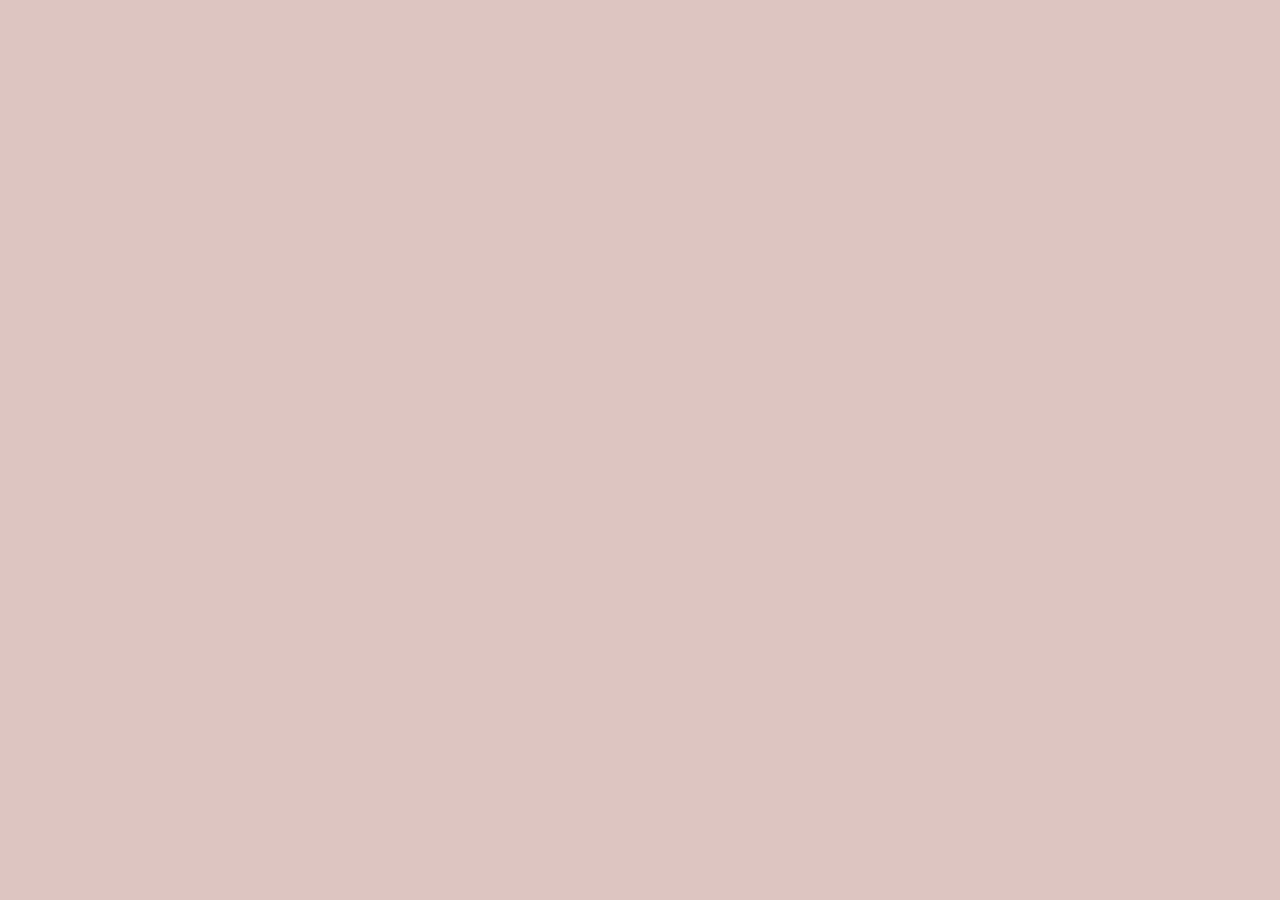
==== css.html @ 3326415f "Initial commit" ====
<!DOCTYPE html>
<html lang="en">

<head>
   <meta charset="UTF-8">
   <meta http-equiv="X-UA-Compatible" content="IE=edge">
   <meta name="viewport" content="width=device-width, initial-scale=1.0">
   <title>Html</title>
   <link rel="stylesheet" href="./styles.css">
   <link rel="preconnect" href="https://fonts.googleapis.com">
   <link rel="preconnect" href="https://fonts.gstatic.com" crossorigin>
   <link href="https://fonts.googleapis.com/css2?family=DM+Mono&family=Fraunces:ital,wght@0,400;0,700;1,300;1,700&display=swap" rel="stylesheet">
</head>

<body>

</body>

</html>
---- styles.css ----
/*** General Styles ***/
* {
	margin: 0;
	padding: 0;
	box-sizing: border-box;
}

body {
	font: 400 18px/1.4 'Fraunces', serif;
	background-color: rgb(221, 198, 193);
	color: rgb(43, 43, 44);
	scrollbar-width: thin;
	scrollbar-color: rgb(173, 21, 21) rgb(221, 198, 193);
}

main {
	display: grid;
	grid-template-columns: 600px 600px 600px;
	grid-template-rows: 300px 300px;
	margin: 2% 4%;
}

/*** Header, footer and Navbar ***/

header,
footer {
	background-color: rgb(173, 21, 21);
	color: rgb(221, 198, 193);
	padding: 0.2em;
	font-weight: 700;
	font-style: italic;
	text-align: center;
}

footer {
	position: absolute;
	width: 100%;
	bottom: 0;
}

footer a {
	color: rgb(221, 198, 193);
}

h1 {
	margin: 5px;
	font: 700 100px 'Fraunces', serif;
}

.active {
	-webkit-text-decoration: underline 10px rgb(173, 21, 21);
	text-decoration: underline 10px rgb(173, 21, 21);
}

a {
	text-decoration: none;
	font-style: italic;
	color: rgb(134, 78, 78);
}

navbar a:hover {
	color: rgb(173, 21, 21);
	-webkit-text-decoration: underline 10px rgb(43, 43, 44);
	text-decoration: underline 10px rgb(43, 43, 44);
	transition: ease 300ms;
}

/*** content ***/

section {
	display: inline-block;
	border-top: 3px solid rgb(173, 21, 21);
	margin: 2% 4%;
	/***	width: 450px;
	max-height: 300px; ***/
	overflow-y: auto;
	overflow-x: hidden;
}

table,
code {
	background-color: rgb(235, 214, 210);
}

code {
	display: block;
	padding: 1em;
	font-size: 15px;
	margin: 0.4em;
}

.code {
	font-family: 'DM Mono', monospace;
	color: rgb(173, 21, 21);
	font-size: 15px;
}

th,
td {
	padding: 0.3em;
	font-size: 16px;
}
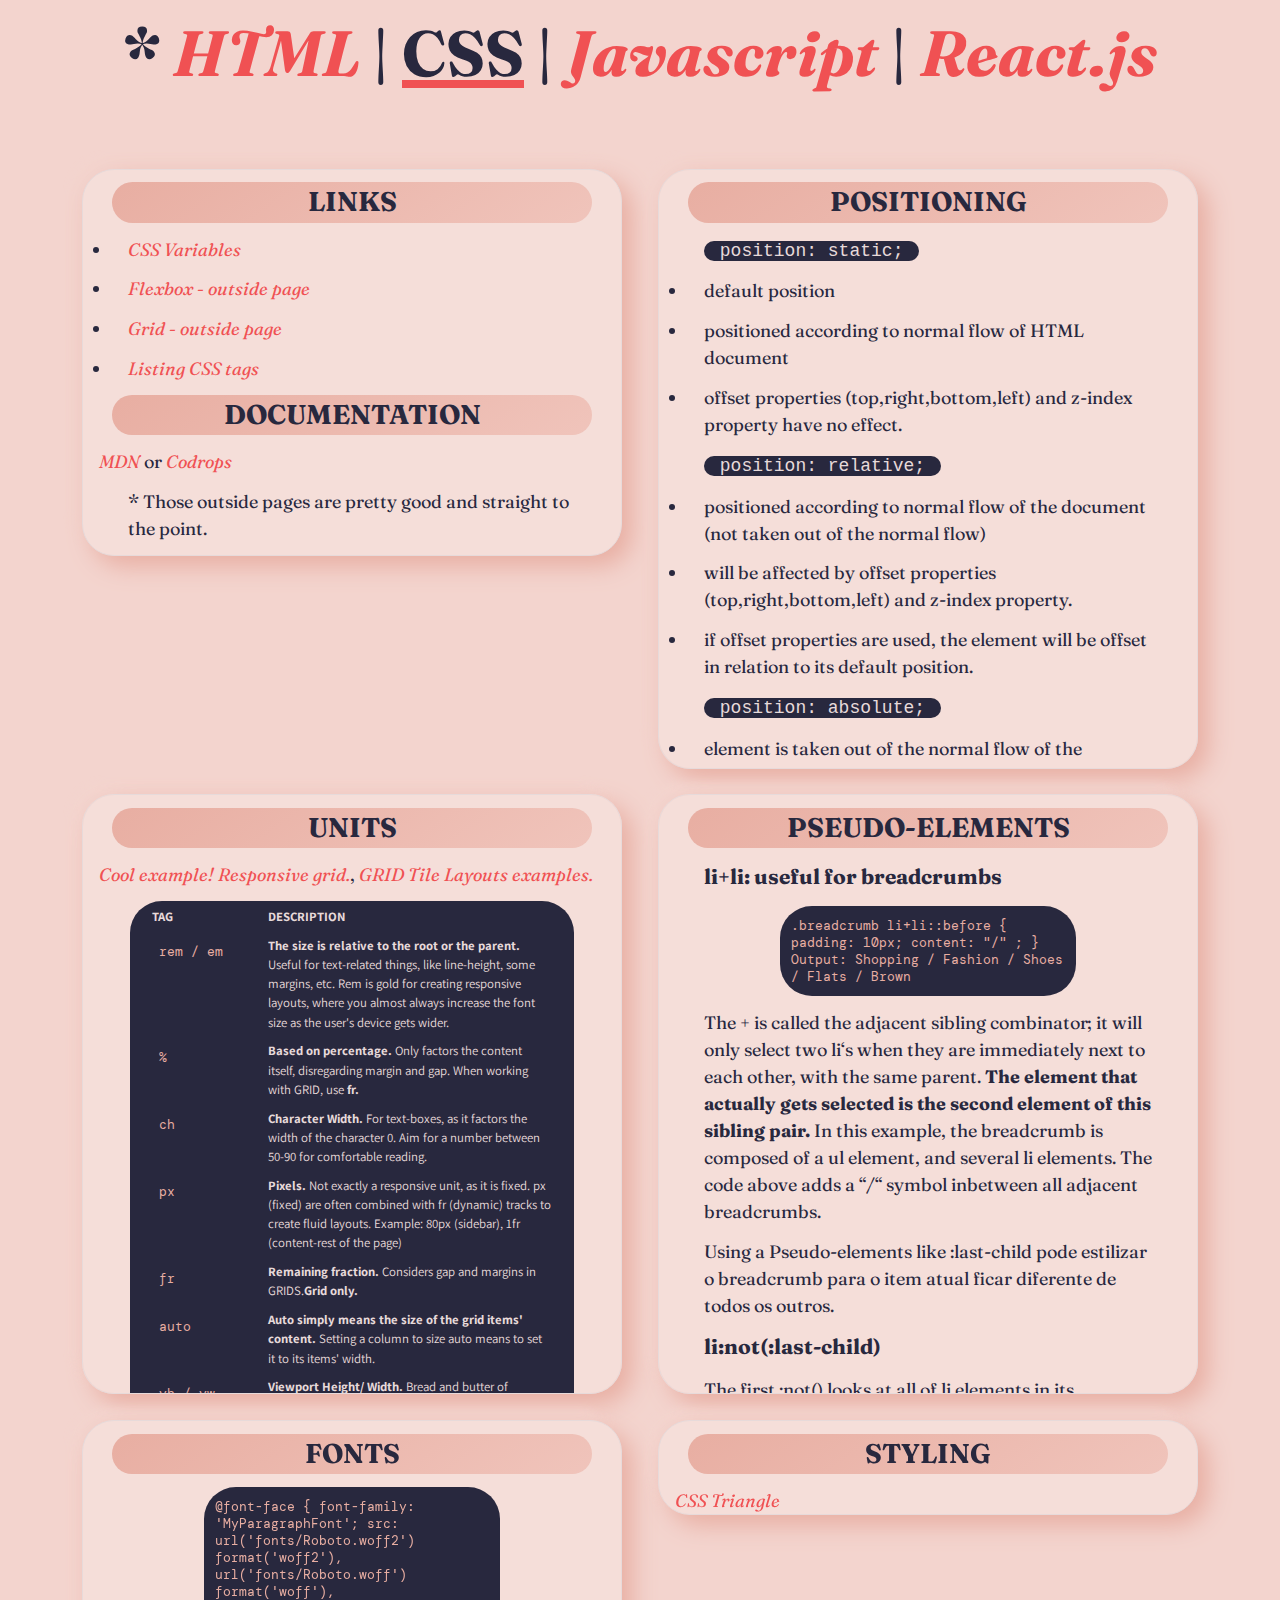
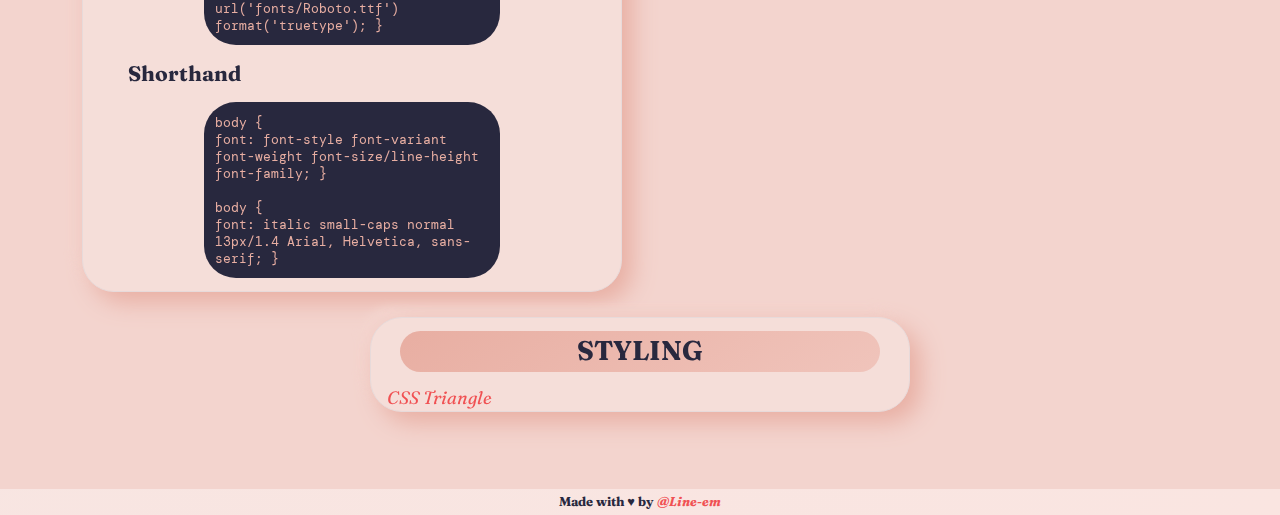
==== commit 161312a0: "Last update before archiving. Might come back to it in the future." ====
--- a/css.html
+++ b/css.html
@@ -1,19 +1,188 @@
 <!DOCTYPE html>
-<html lang="en">
+<html lang='en'>
 
 <head>
-   <meta charset="UTF-8">
-   <meta http-equiv="X-UA-Compatible" content="IE=edge">
-   <meta name="viewport" content="width=device-width, initial-scale=1.0">
-   <title>Html</title>
-   <link rel="stylesheet" href="./styles.css">
-   <link rel="preconnect" href="https://fonts.googleapis.com">
-   <link rel="preconnect" href="https://fonts.gstatic.com" crossorigin>
-   <link href="https://fonts.googleapis.com/css2?family=DM+Mono&family=Fraunces:ital,wght@0,400;0,700;1,300;1,700&display=swap" rel="stylesheet">
+   <meta charset='UTF-8'>
+   <meta http-equiv='X-UA-Compatible' content='IE=edge'>
+   <meta name='viewport' content='width=device-width, initial-scale=1.0'>
+   <title>CSS</title>
+   <link rel='stylesheet' href='./styles/styles.css'>
+   <link rel='preconnect' href='https://fonts.googleapis.com'>
+   <link rel='preconnect' href='https://fonts.gstatic.com' crossorigin>
+   <link href="https://fonts.googleapis.com/css2?family=Assistant:wght@400;500;700&family=DM+Mono&family=Fraunces:ital,wght@0,300;0,400;0,700;1,300;1,400;1,700&display=swap" rel="stylesheet">
 </head>
 
 <body>
+   <nav>
+      <h1>*
+         <a href='./index.html'>HTML</a> |
+         <span class='active'>CSS</span> |
+         <span class='notavailable'>Javascript</span> |
+         <span class='notavailable'>React.js</span>
+      </h1>
+   </nav>
+   <main>
+      <!-- -->
+      <section>
+         <h2>Links</h2>
+         <ul>
+            <li><a href='./css_variables.html'>CSS Variables</a></li>
+            <li><a href='https://flexbox.malven.co/' target='_blank'>Flexbox - outside page</a></li>
+            <li><a href='http://https://grid.malven.co/' target='_blank' rel='noopener noreferrer'>Grid - outside page</a></li>
+            <li><a href='https://adam-marsden.co.uk/css-cheat-sheet' target='_blank' rel='noopener noreferrer'>Listing CSS tags</a></li>
+         </ul>
+         <h2>Documentation</h2>
+         <a href='https://developer.mozilla.org/en-US/docs/Web/CSS' target='_blank' rel='noopener noreferrer'>MDN</a> or <a href='https://tympanus.net/codrops/css_reference/' target='_blank' rel='noopener noreferrer'>Codrops</a>
+         <p>* Those outside pages are pretty good and straight to the point.</p>
+      </section>
+      <section>
+         <h2>Positioning</h2>
+         <p><code>position: static;</code></p>
+         <ul>
+            <li>default position</li>
+            <li>positioned according to normal flow of HTML document</li>
+            <li>offset properties (top,right,bottom,left) and z-index property have no effect.</li>
+         </ul>
+         <p><code>position: relative;</code></p>
+         <ul>
+            <li>positioned according to normal flow of the document (not taken out of the normal flow)</li>
+            <li>will be affected by offset properties (top,right,bottom,left) and z-index property.
+            </li>
+            <li>if offset properties are used, the element will be offset in relation to its default position.</li>
+         </ul>
+         <p><code>position: absolute;</code></p>
+         <ul>
+            <li>element is taken out of the normal flow of the document</li>
+            <li>positioned in relation to its nearest positioned parent element (grandparent, etc),</li>
+            <li>if no positioned parent element exists, the absolutely positioned element will be positioned in relation to the &lt;html&gt; element</li>
+            <li>will be affected by offset properties (top,right,bottom,left) and z-index property.
+            </li>
+            <code>position: fixed;</code>
+            <ul>
+               <li>element is taken out of the normal flow of the document</li>
+               <li>positioned in relation to the viewport of the browser</li>
+               <li>will be affected by offset properties (top,right,bottom,left) and z-index property.
+               </li>
+            </ul>
+            <code>z-index: 1;</code>
+            <p>Defines the 'depth' of the element, if it's up or down in the hierarchy.<strong>Mostly used to bring sections to front.</strong></p>
+      </section>
+      <section>
+         <h2>Units</h2>
+         <a href="https://mastery.games/post/article-grid-layout/">Cool example! Responsive grid.</a>, <a href="https://mastery.games/post/tile-layouts/">GRID Tile Layouts examples.</a>
+         <table>
+            <thead>
+               <tr>
+                  <th>Tag</th>
+                  <th>Description</th>
+               </tr>
+            </thead>
+            <tbody>
+               <tr>
+                  <td class='code'>rem / em</td>
 
+                  <td><b>The size is relative to the root or the parent.</b> Useful for text-related things, like line-height, some margins, etc. Rem is gold for creating responsive layouts, where you almost always increase the font size as the user's device gets wider.</td>
+               </tr>
+               <tr>
+                  <td class='code'>%</td>
+
+                  <td><b>Based on percentage.</b> Only factors the content itself, disregarding margin and gap. When working with GRID, use <b>fr.</b></td>
+               </tr>
+               <tr>
+                  <td class='code'>ch</td>
+
+                  <td><b>Character Width. </b>For text-boxes, as it factors the width of the character 0. Aim for a number between 50-90 for comfortable reading.</td>
+               </tr>
+               <tr>
+                  <td class='code'>px</td>
+
+                  <td><b>Pixels. </b>Not exactly a responsive unit, as it is fixed. px (fixed) are often combined with fr (dynamic) tracks to create fluid layouts. Example: 80px (sidebar), 1fr (content-rest of the page)</td>
+               </tr>
+               <tr>
+                  <td class='code'>fr</td>
+
+                  <td><b>Remaining fraction. </b>Considers gap and margins in GRIDS.<b>Grid only.</b></td>
+               </tr>
+               <tr>
+                  <td class='code'>auto</td>
+
+                  <td><b>Auto simply means the size of the grid items' content.</b> Setting a column to size auto means to set it to its items' width. </td>
+               </tr>
+               <tr>
+                  <td class='code'>vh / vw</td>
+
+                  <td><b>Viewport Height/ Width. </b>Bread and butter of responsive design. 1vw is equal to 1% of the width of the viewport.</td>
+               </tr>
+
+               <tr>
+                  <td class='code'>vmin / vmax</td>
+
+                  <td>100vmin is the width or height of their screen, depending which is smaller. 100vmax is the width or height of their screen, depending which is larger.</td>
+               </tr>
+               <tr>
+                  <td class='code'>min-content</td>
+
+                  <td><b>Self Explanatory. </b>Tells the track to take up as little space as possible while still avoiding overflow.</td>
+               </tr>
+               <tr>
+                  <td class='code'>minmax(min, max)</td>
+
+                  <td><b>Lets you create tracks & gaps with flexible size ranges. </b>It's one of the most flexible CSS Grid options we have. It's the secret sauce for making awesome tile layouts, article layouts, and more. It's often good to use fr units as the max value to make sure your grid doesn't overflow.<b>I dont know if it's grid only.</b>
+                     <p>grid-template-columns: minmax(auto, 1fr) 1fr;</p>
+                  </td>
+               </tr>
+               <tr>
+                  <td class='code'>repeat</td>
+
+                  <td>If your Grid has a lot of rows or columns it can be tedious to declare them all. The repeat option is a shortcut for defining the same sized track(s). In the example, it repeats 6 times the pattern of 1fr 3fr.
+                     <p>grid-template-columns: repeat(6, 1fr 3fr);</p>
+                     <p>I often used CSS Grid to create goal trackers for myself, and repeat definitely comes in handy there. Say you have a goal of drinking a respectable 20 cups of eggnog this season. You can lay down 20 auto columns with repeat in no <a href="https://codepen.io/geddski/pen/oNgXmWv">Example</a></p>
+                  </td>
+               </tr>
+
+            </tbody>
+         </table>
+         <p>Source: CSS-Tricks and Mastery Games</p>
+      </section>
+      <section>
+         <h2>Pseudo-elements</h2>
+         <h3>li+li: useful for breadcrumbs</h3>
+         <code class='code'>.breadcrumb li+li::before {
+            padding: 10px;
+            content: "/" ;
+            }
+            Output: Shopping / Fashion / Shoes / Flats / Brown </code>
+         <p>The + is called the adjacent sibling combinator; it will only select two li‘s when they are immediately next to each other, with the same parent. <b>The element that actually gets selected is the second element of this sibling pair.</b> In this example, the breadcrumb is composed of a ul element, and several li elements. The code above adds a “/“ symbol inbetween all adjacent breadcrumbs. </p>
+         <p>Using a Pseudo-elements like :last-child pode estilizar o breadcrumb para o item atual ficar diferente de todos os outros.</p>
+         <h3>li:not(:last-child)</h3>
+         <p>The first :not() looks at all of li elements in its respective list and then applies a specific CSS property to each li that is not :last-child or last list item. </p>
+      </section>
+      <section>
+         <h2>Fonts</h2>
+         <code class='code'>@font-face {
+            font-family: 'MyParagraphFont';
+            src: url('fonts/Roboto.woff2') format('woff2'),
+            url('fonts/Roboto.woff') format('woff'),
+            url('fonts/Roboto.ttf') format('truetype');
+            }</code>
+         <h3>Shorthand</h3>
+         <code class='code'>body {<br>
+            font: font-style font-variant font-weight font-size/line-height font-family;
+            }<br><br>
+            body {<br>
+            font: italic small-caps normal 13px/1.4 Arial, Helvetica, sans-serif;
+            }</code>
+      </section>
+      <section>
+         <h2>Styling</h2>
+         <a href="https://css-tricks.com/snippets/css/css-triangle/" target="_blank" rel="noopener noreferrer">CSS Triangle</a>
+      </section>
+      <section>
+         <h2>Styling</h2>
+         <a href="https://css-tricks.com/snippets/css/css-triangle/" target="_blank" rel="noopener noreferrer">CSS Triangle</a>
+      </section>
+   </main>
+   <footer>Made with ♥ by <a href=''>@Line-em</a></footer>
 </body>
 
 </html>--- a/styles/styles.css
+++ b/styles/styles.css
@@ -0,0 +1,154 @@
+/*** Universal Styles ***/
+* {
+	margin: 0;
+	padding: 0;
+	box-sizing: border-box;
+}
+
+:root {
+	--spacecadet: #28283e;
+	--lavender: #e7dada;
+	--melon: #e8aea2;
+	--lightermelon: #f3d4ce;
+	--redsalsa: #f05153;
+	--venetian: #c81919;
+	--transparency: rgba(255, 255, 255, 0.4);
+	--sans: "Assistant", sans-serif;
+	--serif: "Fraunces", serif;
+	--mono: "DM Mono", monospace;
+}
+
+body {
+	font: 400 18px/1.5 var(--serif);
+	background-color: var(--lightermelon);
+	color: var(--spacecadet);
+	scrollbar-width: thin;
+	scrollbar-color: var(--redsalsa) var(--melon);
+}
+
+main {
+	display: flex;
+	flex-direction: row;
+	justify-content: space-around;
+	align-items: baseline;
+	flex-wrap: wrap;
+	margin: 4rem;
+}
+
+h1,
+h2,
+h3,
+p,
+table,
+code,
+section,
+nav,
+li {
+	border-radius: 2rem;
+	margin: 0.8rem;
+	padding: 0 1rem;
+}
+
+h1 {
+	font: 700 4rem var(--serif);
+	text-align: center;
+}
+
+h2 {
+	background: linear-gradient(145deg, var(--melon), #f0c4bb), var(--melon);
+	text-transform: uppercase;
+	color: var(--spacecadet);
+	text-align: center;
+}
+
+/*** footer and nav ***/
+
+footer {
+	background: linear-gradient(145deg, var(--transparency), #fae5e1);
+	color: var(--spacecadet);
+	padding: 0.2rem;
+	font-size: 0.8rem;
+	font-weight: 700;
+	text-align: center;
+	width: 100%;
+	bottom: 0;
+}
+
+.active {
+	-webkit-text-decoration: underline 0.5rem var(--redsalsa);
+	text-decoration: underline 0.5rem var(--redsalsa);
+}
+
+.notavailable {
+	font-style: italic;
+	color: var(--redsalsa);
+}
+
+a {
+	text-decoration: none;
+	font-style: italic;
+	color: var(--redsalsa);
+}
+
+nav a:hover {
+	color: var(--venetian);
+	-webkit-text-decoration: underline 0.5rem var(--spacecadet);
+	text-decoration: underline 0.5rem var(--spacecadet);
+	transition: ease 400ms;
+}
+
+a:hover {
+	-webkit-text-decoration: underline 0.5rem var(--spacecadet);
+	text-decoration: underline 0.5rem var(--spacecadet);
+}
+
+/*** content ***/
+
+section {
+	background-color: #f5ded9;
+	box-shadow: 10px 10px 25px var(--melon), -10px -10px 10px var(--lightermelon);
+	border: 1px var(--lavender) solid;
+	overflow-y: auto;
+	overflow-x: hidden;
+	flex: 1 0 37ch;
+	max-width: 45ch;
+	max-height: 50ch;
+}
+
+table,
+code {
+	background-color: var(--spacecadet);
+	color: var(--lavender);
+	max-width: 37ch;
+	margin: 0.8rem auto;
+	text-align: left;
+}
+
+.code {
+	display: block;
+	padding: 0.7rem;
+	font: 0.8rem var(--mono);
+	color: var(--melon);
+}
+
+table .code {
+	display: inline-block;
+	padding: 0.7rem;
+	font: 0.8rem var(--mono);
+	color: var(--melon);
+	vertical-align: middle;
+}
+
+thead {
+	font-weight: 700;
+	text-transform: uppercase;
+	text-align: center;
+}
+
+th,
+td {
+	padding: 0.3em;
+	font-size: 0.8rem;
+	font-family: var(--sans);
+	text-align: left;
+}
